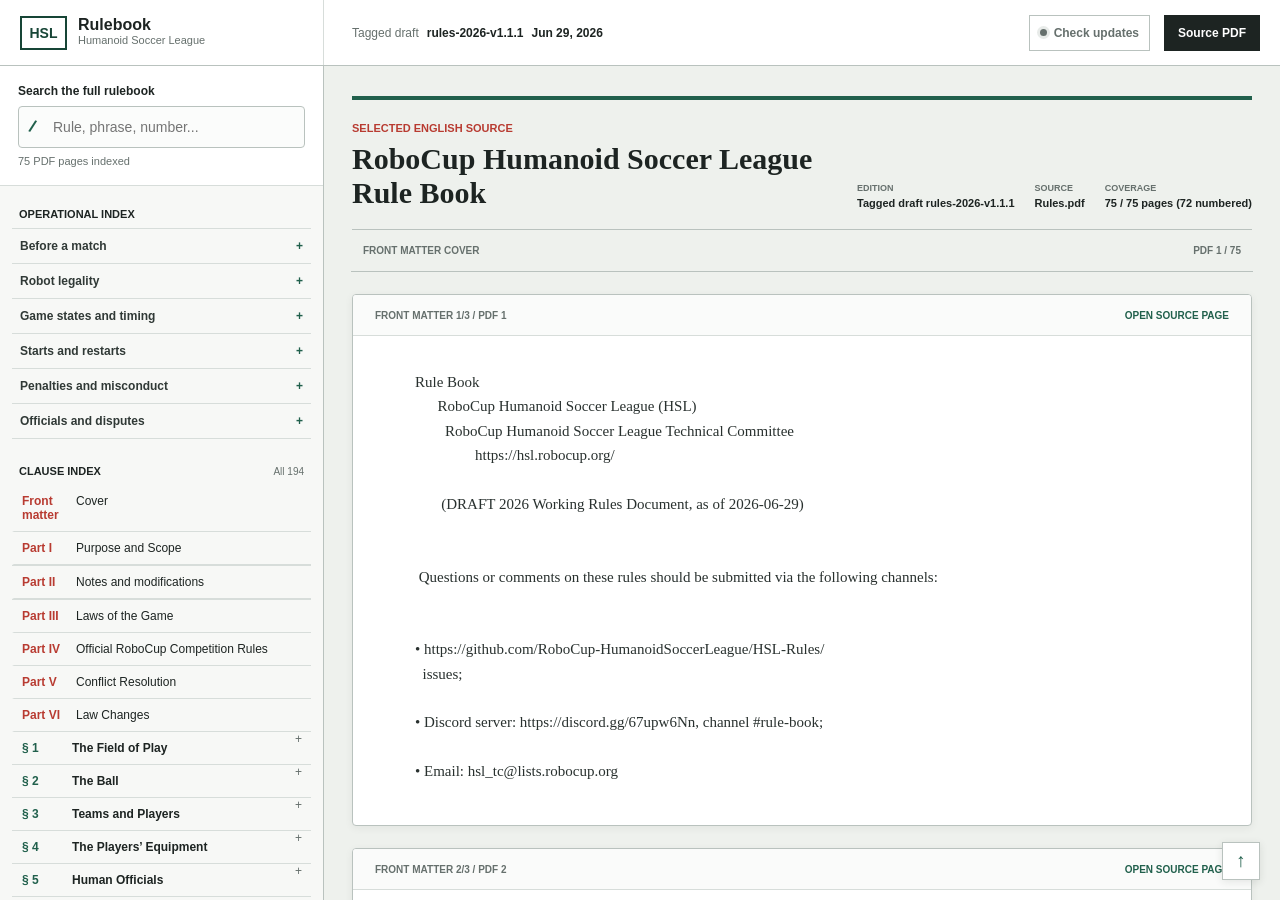
==== rules-site/index.html @ ea8a66bc "Publish HSL Rules Hub feedback preview" ====
<!doctype html>
<html lang="en">
  <head>
    <meta charset="utf-8">
    <meta name="viewport" content="width=device-width, initial-scale=1">
    <meta name="description" content="Searchable, clause-linked edition of the 2026 RoboCup Humanoid Soccer League Rule Book.">
    <title>HSL Rulebook 2026</title>
    <link rel="icon" href="data:,">
    <link rel="stylesheet" href="styles.css">
  </head>
  <body>
    <a class="skip-link" href="#document">Skip to rulebook</a>

    <div class="app-shell">
      <header class="topbar">
        <button class="icon-button menu-button" id="menu-button" type="button" aria-label="Open navigation" title="Open navigation">&#9776;</button>
        <a class="brand" href="#front-cover" aria-label="HSL Rulebook home">
          <span class="brand-mark">HSL</span>
          <span class="brand-copy">
            <strong>Rulebook</strong>
            <small>Humanoid Soccer League</small>
          </span>
        </a>
        <!-- Values below are inert placeholders; app.js renders them from
             data.meta so they cannot go stale after an import. -->
        <div class="version-block" aria-label="Document version">
          <span id="version-channel">Version</span>
          <strong id="version-ref">&mdash;</strong>
          <strong id="version-date">&mdash;</strong>
        </div>
        <div class="topbar-actions">
          <button class="upstream-button" id="upstream-check" type="button" aria-expanded="false" aria-controls="upstream-panel">
            <span class="upstream-dot" id="upstream-dot"></span>
            <span id="upstream-button-text">Check updates</span>
          </button>
          <a class="pdf-button" href="../Rules.pdf" target="_blank" rel="noreferrer">Source PDF</a>
        </div>
      </header>

      <section class="upstream-panel" id="upstream-panel" aria-labelledby="upstream-title" hidden>
        <header>
          <div>
            <span class="upstream-kicker">HSL upstream</span>
            <h2 id="upstream-title">Not checked</h2>
          </div>
          <button class="upstream-close" id="upstream-close" type="button" aria-label="Close upstream status" title="Close">&times;</button>
        </header>
        <p id="upstream-summary">Not checked yet.</p>
        <dl>
          <div><dt>Hub version</dt><dd id="upstream-local-ref">&mdash;</dd></div>
          <div><dt>Hub PDF</dt><dd id="upstream-local-sha">&mdash;</dd></div>
          <div><dt>Upstream main</dt><dd id="upstream-remote-sha">Not checked</dd></div>
          <div><dt>Checked</dt><dd id="upstream-checked-at">Not checked</dd></div>
        </dl>
        <div class="upstream-links">
          <a href="https://github.com/RoboCup-HumanoidSoccerLeague/HSL-Rules" target="_blank" rel="noreferrer">Repository</a>
          <a href="https://github.com/RoboCup-HumanoidSoccerLeague/HSL-Rules/commits/main/Rules.pdf" target="_blank" rel="noreferrer">Rules.pdf history</a>
        </div>
      </section>

      <aside class="sidebar" id="sidebar" aria-label="Rulebook navigation">
        <div class="sidebar-search">
          <label for="rule-search">Search the full rulebook</label>
          <div class="search-control">
            <span class="search-symbol" aria-hidden="true">/</span>
            <input id="rule-search" type="search" autocomplete="off" spellcheck="false" placeholder="Rule, phrase, number...">
            <button id="clear-search" class="clear-search" type="button" aria-label="Clear search" title="Clear search">&times;</button>
          </div>
          <div class="search-meta" id="search-meta" aria-live="polite">&mdash;</div>
        </div>

        <div class="sidebar-scroll">
          <section class="search-panel" id="search-panel" hidden>
            <div class="panel-heading">
              <h2>Search results</h2>
              <span id="result-count"></span>
            </div>
            <div class="search-results" id="search-results"></div>
          </section>

          <div id="browse-panel">
            <section class="operational-index" aria-labelledby="operational-title">
              <div class="panel-heading">
                <h2 id="operational-title">Operational index</h2>
              </div>
              <div id="operational-links"></div>
            </section>

            <nav class="clause-index" aria-labelledby="clause-title">
              <div class="panel-heading">
                <h2 id="clause-title">Clause index</h2>
                <span id="clause-coverage">&mdash;</span>
              </div>
              <div id="clause-links"></div>
            </nav>
          </div>
        </div>
      </aside>

      <button class="sidebar-scrim" id="sidebar-scrim" type="button" aria-label="Close navigation"></button>

      <main class="reader" id="document" tabindex="-1">
        <div class="reader-inner">
          <section class="document-status" aria-label="Source status">
            <div>
              <span class="eyebrow">Selected English source</span>
              <h1>RoboCup Humanoid Soccer League Rule Book</h1>
            </div>
            <dl>
              <div><dt>Edition</dt><dd id="edition-value">&mdash;</dd></div>
              <div><dt>Source</dt><dd id="source-value">&mdash;</dd></div>
              <div><dt>Coverage</dt><dd id="coverage-value">&mdash;</dd></div>
            </dl>
          </section>

          <div class="reading-position" id="reading-position">
            <span id="current-section">Front matter</span>
            <span id="current-page">PDF 1 / 75</span>
          </div>

          <div class="pages" id="pages"></div>
        </div>
      </main>

      <a class="back-to-top" href="#front-cover" aria-label="Back to top" title="Back to top">&#8593;</a>
    </div>

    <noscript>This rulebook requires JavaScript for search and navigation. The official PDF remains available above.</noscript>
    <script src="data/rules-data.js"></script>
    <script src="app.js"></script>
  </body>
</html>
---- rules-site/styles.css ----
:root {
  --canvas: #eef1ed;
  --paper: #ffffff;
  --ink: #1d2422;
  --muted: #66706d;
  --line: #d7ddda;
  --line-strong: #b9c2be;
  --field: #21604c;
  --field-dark: #174536;
  --red: #b83b31;
  --red-soft: #f7e8e5;
  --gold: #a9781f;
  --sidebar: #f7f8f6;
  --header-height: 66px;
  --sidebar-width: 324px;
  --content-width: 900px;
  font-family: Inter, ui-sans-serif, -apple-system, BlinkMacSystemFont, "Segoe UI", sans-serif;
  color: var(--ink);
  background: var(--canvas);
  font-synthesis: none;
}

* {
  box-sizing: border-box;
}

html {
  scroll-behavior: smooth;
}

body {
  margin: 0;
  min-width: 320px;
  background: var(--canvas);
  color: var(--ink);
}

button,
input {
  font: inherit;
}

a {
  color: inherit;
}

.skip-link {
  position: fixed;
  z-index: 100;
  top: 8px;
  left: 8px;
  padding: 9px 12px;
  background: var(--ink);
  color: #fff;
  transform: translateY(-150%);
}

.skip-link:focus {
  transform: translateY(0);
}

.app-shell {
  min-height: 100vh;
}

.topbar {
  position: fixed;
  z-index: 40;
  inset: 0 0 auto;
  height: var(--header-height);
  display: grid;
  grid-template-columns: var(--sidebar-width) 1fr auto;
  align-items: center;
  border-bottom: 1px solid var(--line-strong);
  background: #ffffff;
}

.brand {
  height: 100%;
  display: flex;
  align-items: center;
  gap: 11px;
  padding: 0 20px;
  border-right: 1px solid var(--line);
  text-decoration: none;
}

.brand-mark {
  width: 47px;
  height: 34px;
  display: grid;
  place-items: center;
  border: 2px solid var(--field-dark);
  color: var(--field-dark);
  font-size: 14px;
  font-weight: 850;
  letter-spacing: 0;
}

.brand-copy {
  min-width: 0;
  display: grid;
  gap: 1px;
}

.brand-copy strong {
  font-size: 16px;
  line-height: 1;
}

.brand-copy small {
  color: var(--muted);
  font-size: 11px;
  line-height: 1.2;
  white-space: nowrap;
}

.version-block {
  display: flex;
  gap: 8px;
  align-items: baseline;
  min-width: 0;
  padding: 0 28px;
  color: var(--muted);
  font-size: 12px;
}

.version-block strong {
  color: var(--ink);
  font-weight: 650;
}

.topbar-actions {
  display: flex;
  align-items: center;
  gap: 14px;
  padding-right: 20px;
}

.upstream-button {
  min-height: 36px;
  display: inline-flex;
  align-items: center;
  gap: 7px;
  padding: 0 10px;
  border: 1px solid var(--line-strong);
  background: #fff;
  color: var(--muted);
  font-size: 12px;
  font-weight: 700;
  white-space: nowrap;
  cursor: pointer;
}

.upstream-button:hover {
  border-color: var(--field);
  color: var(--ink);
}

.upstream-button:disabled {
  cursor: progress;
  opacity: 0.72;
}

.upstream-dot {
  width: 7px;
  height: 7px;
  border-radius: 50%;
  background: var(--muted);
  box-shadow: 0 0 0 3px #e8ebe9;
}

.upstream-dot[data-state="checking"] {
  background: var(--gold);
  box-shadow: 0 0 0 3px #f5ead2;
}

.upstream-dot[data-state="current"] {
  background: var(--field);
  box-shadow: 0 0 0 3px #dcebe4;
}

.upstream-dot[data-state="update"] {
  background: var(--red);
  box-shadow: 0 0 0 3px var(--red-soft);
}

/* "Unknown" must not look like "upstream moved": a failed check is a hollow
   ring, a real detected update is a solid red dot. Shape, not colour alone. */
.upstream-dot[data-state="error"] {
  background: #ffffff;
  border: 2px solid var(--muted);
  box-shadow: 0 0 0 3px #e8ebe9;
}

.pdf-button {
  display: inline-flex;
  min-height: 36px;
  align-items: center;
  padding: 0 13px;
  border: 1px solid var(--ink);
  background: var(--ink);
  color: #fff;
  text-decoration: none;
  font-size: 12px;
  font-weight: 700;
  white-space: nowrap;
}

.pdf-button:hover {
  background: var(--field-dark);
  border-color: var(--field-dark);
}

.upstream-panel {
  position: fixed;
  z-index: 55;
  top: calc(var(--header-height) + 10px);
  right: 20px;
  width: min(380px, calc(100vw - 24px));
  padding: 17px;
  border: 1px solid var(--line-strong);
  border-radius: 4px;
  background: #fff;
  box-shadow: 0 10px 32px rgba(29, 36, 34, 0.18);
}

.upstream-panel[hidden] {
  display: none;
}

.upstream-panel header {
  display: flex;
  align-items: start;
  justify-content: space-between;
  gap: 16px;
}

.upstream-kicker {
  color: var(--field);
  font-size: 9px;
  font-weight: 850;
  text-transform: uppercase;
}

.upstream-panel h2 {
  margin: 3px 0 0;
  font-size: 17px;
  letter-spacing: 0;
}

.upstream-close {
  width: 30px;
  height: 30px;
  display: grid;
  place-items: center;
  border: 0;
  background: transparent;
  color: var(--muted);
  font-size: 20px;
  cursor: pointer;
}

.upstream-panel > p {
  margin: 13px 0 15px;
  color: var(--muted);
  font-size: 12px;
  line-height: 1.45;
}

.upstream-panel dl {
  display: grid;
  grid-template-columns: 1fr 1fr;
  margin: 0;
  border-top: 1px solid var(--line);
  border-left: 1px solid var(--line);
}

.upstream-panel dl div {
  min-width: 0;
  display: grid;
  gap: 3px;
  padding: 9px;
  border-right: 1px solid var(--line);
  border-bottom: 1px solid var(--line);
}

.upstream-panel dt {
  color: var(--muted);
  font-size: 9px;
  font-weight: 800;
  text-transform: uppercase;
}

.upstream-panel dd {
  overflow: hidden;
  margin: 0;
  font-size: 11px;
  font-weight: 700;
  text-overflow: ellipsis;
  white-space: nowrap;
}

.upstream-links {
  display: flex;
  gap: 16px;
  margin-top: 14px;
}

.upstream-links a {
  color: var(--field);
  font-size: 11px;
  font-weight: 750;
  text-decoration: none;
}

.upstream-links a:hover {
  text-decoration: underline;
}

.icon-button,
.menu-button {
  border: 0;
  background: transparent;
}

.menu-button {
  display: none;
  width: 42px;
  height: 42px;
  align-items: center;
  justify-content: center;
  font-size: 20px;
  cursor: pointer;
}

.sidebar {
  position: fixed;
  z-index: 30;
  top: var(--header-height);
  bottom: 0;
  left: 0;
  width: var(--sidebar-width);
  display: grid;
  grid-template-rows: auto minmax(0, 1fr);
  border-right: 1px solid var(--line-strong);
  background: var(--sidebar);
}

.sidebar-search {
  padding: 18px 18px 14px;
  border-bottom: 1px solid var(--line);
  background: #fff;
}

.sidebar-search label {
  display: block;
  margin-bottom: 8px;
  color: var(--ink);
  font-size: 12px;
  font-weight: 750;
}

.search-control {
  position: relative;
  height: 42px;
}

.search-control input {
  width: 100%;
  height: 100%;
  padding: 0 38px 0 34px;
  border: 1px solid var(--line-strong);
  border-radius: 4px;
  outline: 0;
  background: #fbfcfb;
  color: var(--ink);
  font-size: 14px;
}

.search-control input:focus {
  border-color: var(--field);
  box-shadow: 0 0 0 3px #dcebe4;
  background: #fff;
}

.search-symbol {
  position: absolute;
  z-index: 1;
  left: 12px;
  top: 50%;
  color: var(--field);
  font-size: 17px;
  font-weight: 800;
  transform: translateY(-50%) rotate(22deg);
  pointer-events: none;
}

.clear-search {
  position: absolute;
  top: 5px;
  right: 5px;
  width: 32px;
  height: 32px;
  display: none;
  border: 0;
  background: transparent;
  color: var(--muted);
  font-size: 21px;
  cursor: pointer;
}

.clear-search.visible {
  display: grid;
  place-items: center;
}

.search-meta {
  min-height: 16px;
  margin-top: 7px;
  color: var(--muted);
  font-size: 11px;
}

.sidebar-scroll {
  overflow-y: auto;
  overscroll-behavior: contain;
  padding: 14px 12px 28px;
}

.panel-heading {
  min-height: 28px;
  display: flex;
  align-items: center;
  justify-content: space-between;
  padding: 0 7px;
}

.panel-heading h2 {
  margin: 0;
  font-size: 11px;
  font-weight: 800;
  text-transform: uppercase;
  letter-spacing: 0;
}

.panel-heading span {
  color: var(--muted);
  font-size: 10px;
}

.operational-index {
  margin-bottom: 18px;
}

.operational-group {
  border-bottom: 1px solid var(--line);
}

.operational-group:first-child {
  border-top: 1px solid var(--line);
}

.operational-group summary {
  position: relative;
  padding: 10px 26px 10px 8px;
  list-style: none;
  cursor: pointer;
  color: #303936;
  font-size: 12px;
  font-weight: 700;
}

.operational-group summary::-webkit-details-marker {
  display: none;
}

.operational-group summary::after {
  content: "+";
  position: absolute;
  right: 8px;
  color: var(--field);
}

.operational-group[open] summary::after {
  content: "-";
}

.operational-group-links {
  display: grid;
  gap: 1px;
  padding: 0 5px 10px;
}

.operational-group-links a,
.part-link,
.law-link,
.subclause-link {
  border-left: 2px solid transparent;
  text-decoration: none;
}

.operational-group-links a {
  padding: 6px 8px;
  color: var(--muted);
  font-size: 12px;
}

.operational-group-links a:hover,
.part-link:hover,
.law-link:hover,
.subclause-link:hover {
  border-left-color: var(--red);
  background: #fff;
  color: var(--ink);
}

.part-link {
  display: grid;
  grid-template-columns: 48px 1fr;
  gap: 6px;
  padding: 9px 8px;
  border-bottom: 1px solid var(--line);
  font-size: 12px;
}

.part-link span:first-child {
  color: var(--red);
  font-weight: 800;
}

.law-group {
  border-bottom: 1px solid var(--line);
}

.law-group summary {
  list-style: none;
}

.law-group summary::-webkit-details-marker {
  display: none;
}

.law-link {
  position: relative;
  display: grid;
  grid-template-columns: 44px 1fr;
  gap: 6px;
  padding: 9px 28px 9px 8px;
  font-size: 12px;
  font-weight: 700;
}

.law-link::after {
  content: "+";
  position: absolute;
  right: 9px;
  color: var(--muted);
  font-weight: 400;
}

.law-group[open] .law-link::after {
  content: "-";
}

.law-link span:first-child,
.subclause-link span:first-child {
  color: var(--field);
  font-variant-numeric: tabular-nums;
}

.subclause-list {
  display: grid;
  gap: 1px;
  padding: 0 4px 9px 16px;
}

.subclause-link {
  display: grid;
  grid-template-columns: 51px 1fr;
  gap: 5px;
  padding: 5px 7px;
  color: var(--muted);
  font-size: 11px;
  line-height: 1.3;
}

.search-results {
  display: grid;
  gap: 7px;
  padding-top: 5px;
}

.search-result {
  display: block;
  padding: 10px;
  border: 1px solid var(--line);
  border-radius: 4px;
  background: #fff;
  text-decoration: none;
}

.search-result:hover {
  border-color: var(--field);
}

.result-topline {
  display: flex;
  justify-content: space-between;
  gap: 8px;
  margin-bottom: 5px;
  color: var(--field);
  font-size: 10px;
  font-weight: 750;
}

.result-title {
  display: block;
  margin-bottom: 5px;
  font-size: 12px;
  line-height: 1.35;
}

.result-snippet {
  margin: 0;
  color: var(--muted);
  font-family: Georgia, "Times New Roman", serif;
  font-size: 11px;
  line-height: 1.45;
}

mark {
  padding: 0 1px;
  background: #f7df9d;
  color: inherit;
}

.empty-results {
  padding: 28px 9px;
  border-top: 1px solid var(--line);
  color: var(--muted);
  font-size: 12px;
  line-height: 1.5;
}

.sidebar-scrim {
  display: none;
}

.reader {
  height: 100vh;
  overflow-y: auto;
  overscroll-behavior: contain;
  margin-left: var(--sidebar-width);
  padding-top: var(--header-height);
  scroll-padding-top: calc(var(--header-height) + 48px);
}

.reader-inner {
  width: min(var(--content-width), calc(100% - 48px));
  margin: 0 auto;
  padding: 30px 0 90px;
}

.document-status {
  display: grid;
  grid-template-columns: minmax(0, 1fr) auto;
  gap: 30px;
  align-items: end;
  padding: 22px 0 20px;
  border-top: 4px solid var(--field);
  border-bottom: 1px solid var(--line-strong);
}

.eyebrow {
  display: block;
  margin-bottom: 8px;
  color: var(--red);
  font-size: 11px;
  font-weight: 850;
  text-transform: uppercase;
  letter-spacing: 0;
}

.document-status h1 {
  max-width: 620px;
  margin: 0;
  font-family: Georgia, "Times New Roman", serif;
  font-size: 30px;
  line-height: 1.12;
  font-weight: 700;
  letter-spacing: 0;
}

.document-status dl {
  display: grid;
  grid-template-columns: repeat(3, auto);
  gap: 20px;
  margin: 0;
}

.document-status dl div {
  display: grid;
  gap: 4px;
}

.document-status dt {
  color: var(--muted);
  font-size: 9px;
  font-weight: 800;
  text-transform: uppercase;
}

.document-status dd {
  margin: 0;
  font-size: 11px;
  font-weight: 700;
  white-space: nowrap;
}

.reading-position {
  position: sticky;
  z-index: 10;
  top: 0;
  display: flex;
  justify-content: space-between;
  gap: 16px;
  min-height: 42px;
  align-items: center;
  margin: 0 -1px;
  padding: 0 12px;
  border-bottom: 1px solid var(--line-strong);
  background: #eef1ed;
  color: var(--muted);
  font-size: 10px;
  font-weight: 750;
  text-transform: uppercase;
}

.pages {
  display: grid;
  gap: 22px;
  padding-top: 22px;
}

.page-sheet {
  position: relative;
  overflow: hidden;
  border: 1px solid var(--line-strong);
  border-radius: 4px;
  background: var(--paper);
  box-shadow: 0 2px 8px rgba(29, 36, 34, 0.06);
  scroll-margin-top: 50px;
}

.page-bar {
  min-height: 41px;
  display: flex;
  align-items: center;
  justify-content: space-between;
  gap: 16px;
  padding: 0 22px;
  border-bottom: 1px solid var(--line);
  background: #fafbfa;
  color: var(--muted);
  font-size: 10px;
  font-weight: 750;
  text-transform: uppercase;
}

.page-bar a {
  color: var(--field);
  text-decoration: none;
}

.page-bar a:hover {
  text-decoration: underline;
}

.page-content {
  padding: 34px clamp(24px, 6vw, 62px) 42px;
}

.source-segment {
  position: relative;
  scroll-margin-top: 50px;
}

.source-segment + .source-segment {
  margin-top: 28px;
  padding-top: 25px;
  border-top: 1px solid #e7ebe8;
}

.clause-heading {
  display: grid;
  grid-template-columns: auto minmax(0, 1fr);
  gap: 13px;
  align-items: baseline;
  margin: 0 0 15px;
  font-family: Georgia, "Times New Roman", serif;
  font-size: 20px;
  line-height: 1.25;
  letter-spacing: 0;
}

.clause-heading a {
  color: var(--red);
  font-family: Inter, ui-sans-serif, sans-serif;
  font-size: 11px;
  font-weight: 850;
  text-decoration: none;
  white-space: nowrap;
}

.clause-heading a:hover {
  text-decoration: underline;
}

.source-text {
  max-width: 100%;
  margin: 0;
  overflow-wrap: anywhere;
  white-space: pre-wrap;
  color: #29312f;
  font-family: Georgia, "Times New Roman", serif;
  font-size: 15px;
  line-height: 1.62;
  letter-spacing: 0;
  tab-size: 4;
}

.continuation-label {
  display: inline-block;
  margin-bottom: 10px;
  color: var(--muted);
  font-size: 9px;
  font-weight: 800;
  text-transform: uppercase;
}

.page-visual {
  margin: 30px 0 0;
  padding-top: 24px;
  border-top: 1px solid var(--line);
}

.page-visual.primary {
  margin: 0 0 28px;
  padding: 0;
  border: 0;
}

.page-visual img {
  display: block;
  width: 100%;
  height: auto;
  border: 1px solid var(--line-strong);
  background: #fff;
}

.page-visual figcaption {
  margin-top: 8px;
  color: var(--muted);
  font-size: 10px;
  line-height: 1.4;
}

.appendix-extraction {
  margin-top: 20px;
  border-top: 1px solid var(--line);
}

.appendix-extraction summary {
  padding: 12px 0;
  cursor: pointer;
  color: var(--field);
  font-size: 11px;
  font-weight: 750;
}

.appendix-extraction .source-text {
  padding-top: 5px;
  color: var(--muted);
  font-size: 12px;
}

.back-to-top {
  position: fixed;
  z-index: 20;
  right: 20px;
  bottom: 20px;
  width: 38px;
  height: 38px;
  display: grid;
  place-items: center;
  border: 1px solid var(--line-strong);
  background: #fff;
  color: var(--field);
  text-decoration: none;
  font-size: 19px;
  box-shadow: 0 2px 8px rgba(29, 36, 34, 0.1);
}

noscript {
  position: fixed;
  z-index: 100;
  inset: 80px 20px auto;
  padding: 18px;
  border: 1px solid var(--red);
  background: var(--red-soft);
}

@media (max-width: 1040px) {
  .document-status {
    grid-template-columns: 1fr;
    align-items: start;
  }

  .document-status dl {
    justify-content: start;
  }
}

@media (max-width: 820px) {
  :root {
    --header-height: 58px;
  }

  .topbar {
    grid-template-columns: 46px minmax(0, 1fr) auto;
  }

  .menu-button {
    display: flex;
  }

  .brand {
    min-width: 0;
    overflow: hidden;
    padding: 0 8px 0 0;
    border: 0;
  }

  .brand-mark {
    width: 40px;
    height: 30px;
    font-size: 12px;
  }

  .brand-copy small,
  .topbar-actions {
    gap: 8px;
    padding-right: 10px;
  }

  .version-block {
    display: none;
  }

  .topbar-actions {
    min-width: 0;
    justify-self: end;
  }

  .pdf-button {
    min-height: 34px;
    padding: 0 10px;
    font-size: 11px;
  }

  .upstream-button {
    min-height: 34px;
    padding: 0 8px;
    font-size: 10px;
  }

  .upstream-panel {
    right: 12px;
  }

  .sidebar {
    top: var(--header-height);
    width: min(360px, calc(100vw - 38px));
    transform: translateX(-104%);
    transition: transform 180ms ease;
    box-shadow: 8px 0 28px rgba(29, 36, 34, 0.18);
  }

  body.sidebar-open .sidebar {
    transform: translateX(0);
  }

  .sidebar-scrim {
    position: fixed;
    z-index: 25;
    inset: var(--header-height) 0 0;
    display: none;
    border: 0;
    background: rgba(20, 26, 24, 0.42);
  }

  body.sidebar-open .sidebar-scrim {
    display: block;
  }

  .reader {
    margin-left: 0;
  }

  .reader-inner {
    width: min(100% - 24px, var(--content-width));
    padding-top: 18px;
  }

  .document-status {
    padding-top: 18px;
  }

  .document-status h1 {
    font-size: 25px;
  }

  .page-content {
    padding: 28px 24px 35px;
  }
}

@media (max-width: 560px) {
  .brand-copy strong {
    font-size: 14px;
  }

  .brand-copy small {
    display: none;
  }

  .pdf-button {
    font-size: 10px;
  }

  .document-status dl {
    width: 100%;
    grid-template-columns: 1fr 1fr;
    gap: 12px;
  }

  .document-status dl div:last-child {
    grid-column: 1 / -1;
  }

  .reading-position {
    font-size: 9px;
  }

  .page-bar {
    padding: 0 14px;
  }

  .page-content {
    padding: 25px 17px 31px;
  }

  .clause-heading {
    grid-template-columns: 1fr;
    gap: 4px;
    font-size: 18px;
  }

  .source-text {
    font-size: 14px;
    line-height: 1.58;
  }

  .back-to-top {
    right: 12px;
    bottom: 12px;
  }
}

@media (max-width: 420px) {
  .brand-copy {
    display: none;
  }

  .topbar-actions {
    gap: 6px;
    padding-right: 6px;
  }

  .upstream-button {
    padding: 0 6px;
  }

  .pdf-button {
    padding: 0 8px;
  }
}

@media (prefers-reduced-motion: reduce) {
  html {
    scroll-behavior: auto;
  }

  .sidebar {
    transition: none;
  }
}
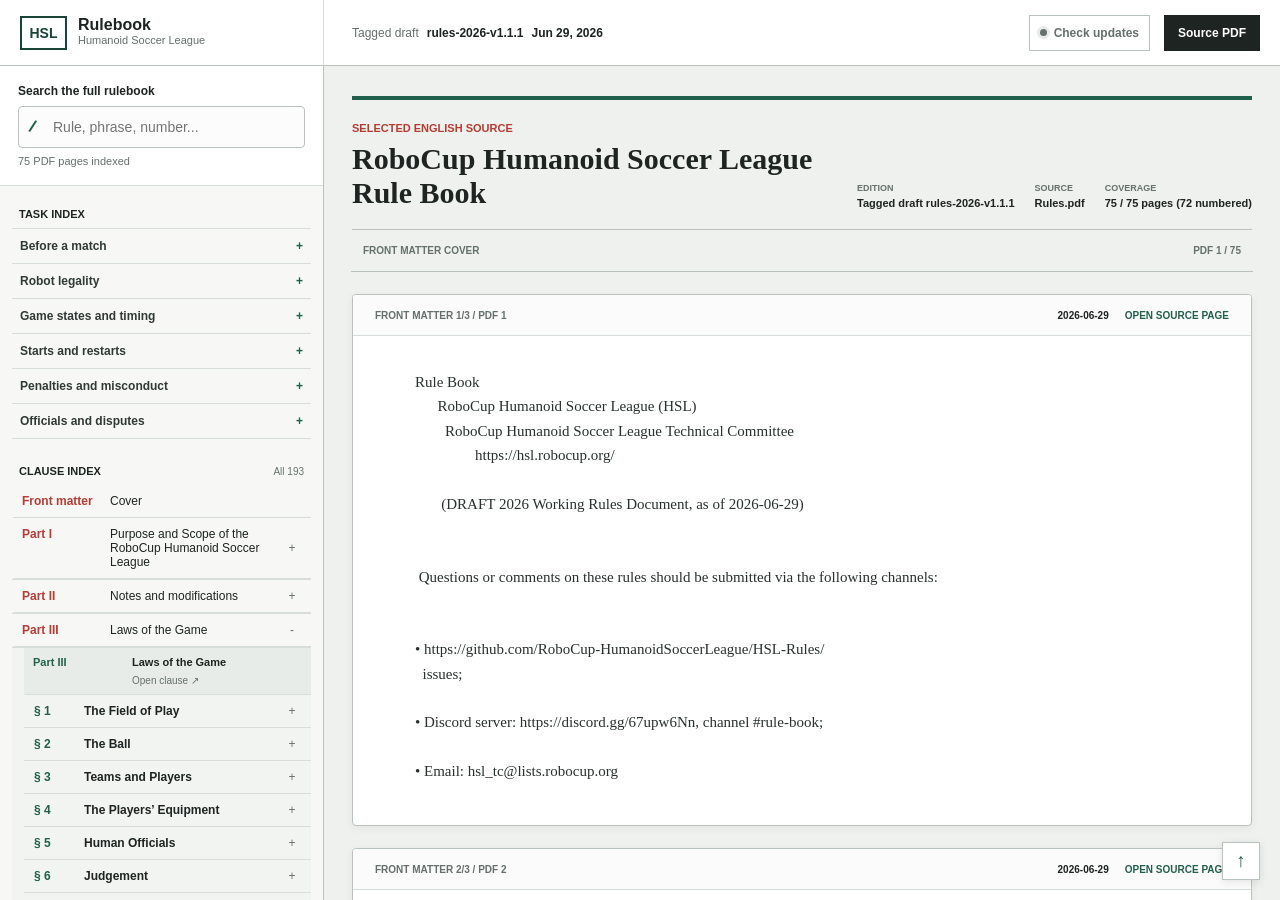
==== commit e0eb6022: "Unify sidebar disclosure behavior" ====
--- a/rules-site/index.html
+++ b/rules-site/index.html
@@ -81,7 +81,7 @@
           <div id="browse-panel">
             <section class="operational-index" aria-labelledby="operational-title">
               <div class="panel-heading">
-                <h2 id="operational-title">Operational index</h2>
+                <h2 id="operational-title">Task index</h2>
               </div>
               <div id="operational-links"></div>
             </section>
@@ -93,6 +93,7 @@
               </div>
               <div id="clause-links"></div>
             </nav>
+
           </div>
         </div>
       </aside>
--- a/rules-site/styles.css
+++ b/rules-site/styles.css
@@ -517,11 +517,12 @@
 
 .part-link {
   display: grid;
-  grid-template-columns: 48px 1fr;
+  grid-template-columns: 82px minmax(0, 1fr);
   gap: 6px;
   padding: 9px 8px;
   border-bottom: 1px solid var(--line);
   font-size: 12px;
+  text-decoration: none;
 }
 
 .part-link span:first-child {
@@ -529,38 +530,70 @@
   font-weight: 800;
 }
 
-.law-group {
+.law-group,
+.part-group {
   border-bottom: 1px solid var(--line);
 }
 
-.law-group summary {
+.law-group > summary,
+.part-group > summary {
+  position: relative;
+  padding-right: 36px;
   list-style: none;
-}
-
-.law-group summary::-webkit-details-marker {
+  cursor: pointer;
+}
+
+.law-group > summary::-webkit-details-marker,
+.part-group > summary::-webkit-details-marker {
   display: none;
 }
 
+.law-group > summary::after,
+.part-group > summary::after {
+  content: "+";
+  position: absolute;
+  top: 50%;
+  right: 9px;
+  width: 20px;
+  text-align: center;
+  color: var(--muted);
+  font-weight: 400;
+  transform: translateY(-50%);
+}
+
+.law-group[open] > summary::after,
+.part-group[open] > summary::after {
+  content: "-";
+}
+
+.law-group > summary:hover::after,
+.part-group > summary:hover::after {
+  color: var(--red);
+}
+
+.law-group > summary:focus-visible,
+.part-group > summary:focus-visible {
+  outline: 2px solid var(--field);
+  outline-offset: -2px;
+}
+
+.part-child-list {
+  padding-left: 12px;
+  border-top: 1px solid var(--line);
+  background: #f1f4f1;
+}
+
+.part-child-list > .subclause-link:last-child {
+  padding-bottom: 10px;
+}
+
 .law-link {
-  position: relative;
   display: grid;
   grid-template-columns: 44px 1fr;
   gap: 6px;
-  padding: 9px 28px 9px 8px;
+  padding: 9px 8px;
   font-size: 12px;
   font-weight: 700;
-}
-
-.law-link::after {
-  content: "+";
-  position: absolute;
-  right: 9px;
-  color: var(--muted);
-  font-weight: 400;
-}
-
-.law-group[open] .law-link::after {
-  content: "-";
 }
 
 .law-link span:first-child,
@@ -569,6 +602,48 @@
   font-variant-numeric: tabular-nums;
 }
 
+.parent-clause-link {
+  display: grid;
+  grid-template-columns: 94px minmax(0, 1fr);
+  gap: 5px;
+  padding: 7px;
+  border-left: 2px solid transparent;
+  border-bottom: 1px solid var(--line);
+  background: #e7ece8;
+  color: var(--ink);
+  font-size: 11px;
+  font-weight: 700;
+  line-height: 1.3;
+  text-decoration: none;
+}
+
+.parent-clause-link::after {
+  content: "Open clause \2197";
+  grid-column: 2;
+  color: var(--muted);
+  font-size: 10px;
+  font-weight: 500;
+}
+
+.parent-clause-link:hover,
+.parent-clause-link:focus-visible {
+  border-left-color: var(--red);
+  background: #fff;
+}
+
+.parent-clause-link span:first-child {
+  color: var(--field);
+}
+
+.part-link[aria-current="location"],
+.law-link[aria-current="location"],
+.parent-clause-link[aria-current="location"],
+.subclause-link[aria-current="location"] {
+  border-left-color: var(--red);
+  background: #fff;
+  color: var(--ink);
+}
+
 .subclause-list {
   display: grid;
   gap: 1px;
@@ -577,7 +652,7 @@
 
 .subclause-link {
   display: grid;
-  grid-template-columns: 51px 1fr;
+  grid-template-columns: 94px minmax(0, 1fr);
   gap: 5px;
   padding: 5px 7px;
   color: var(--muted);
@@ -773,12 +848,34 @@
   text-decoration: none;
 }
 
+.page-bar-meta {
+  min-width: 0;
+  display: flex;
+  align-items: center;
+  justify-content: flex-end;
+  gap: 16px;
+}
+
+.page-bar time {
+  color: var(--ink);
+  font-variant-numeric: tabular-nums;
+  white-space: nowrap;
+}
+
 .page-bar a:hover {
   text-decoration: underline;
 }
 
 .page-content {
+  position: relative;
   padding: 34px clamp(24px, 6vw, 62px) 42px;
+}
+
+.page-anchor {
+  display: block;
+  height: 0;
+  scroll-margin-top: 50px;
+  visibility: hidden;
 }
 
 .source-segment {
@@ -866,12 +963,12 @@
   line-height: 1.4;
 }
 
-.appendix-extraction {
+.source-extraction {
   margin-top: 20px;
   border-top: 1px solid var(--line);
 }
 
-.appendix-extraction summary {
+.source-extraction summary {
   padding: 12px 0;
   cursor: pointer;
   color: var(--field);
@@ -879,7 +976,7 @@
   font-weight: 750;
 }
 
-.appendix-extraction .source-text {
+.source-extraction .source-text {
   padding-top: 5px;
   color: var(--muted);
   font-size: 12px;
@@ -1057,6 +1154,10 @@
     padding: 0 14px;
   }
 
+  .page-bar-meta {
+    gap: 10px;
+  }
+
   .page-content {
     padding: 25px 17px 31px;
   }
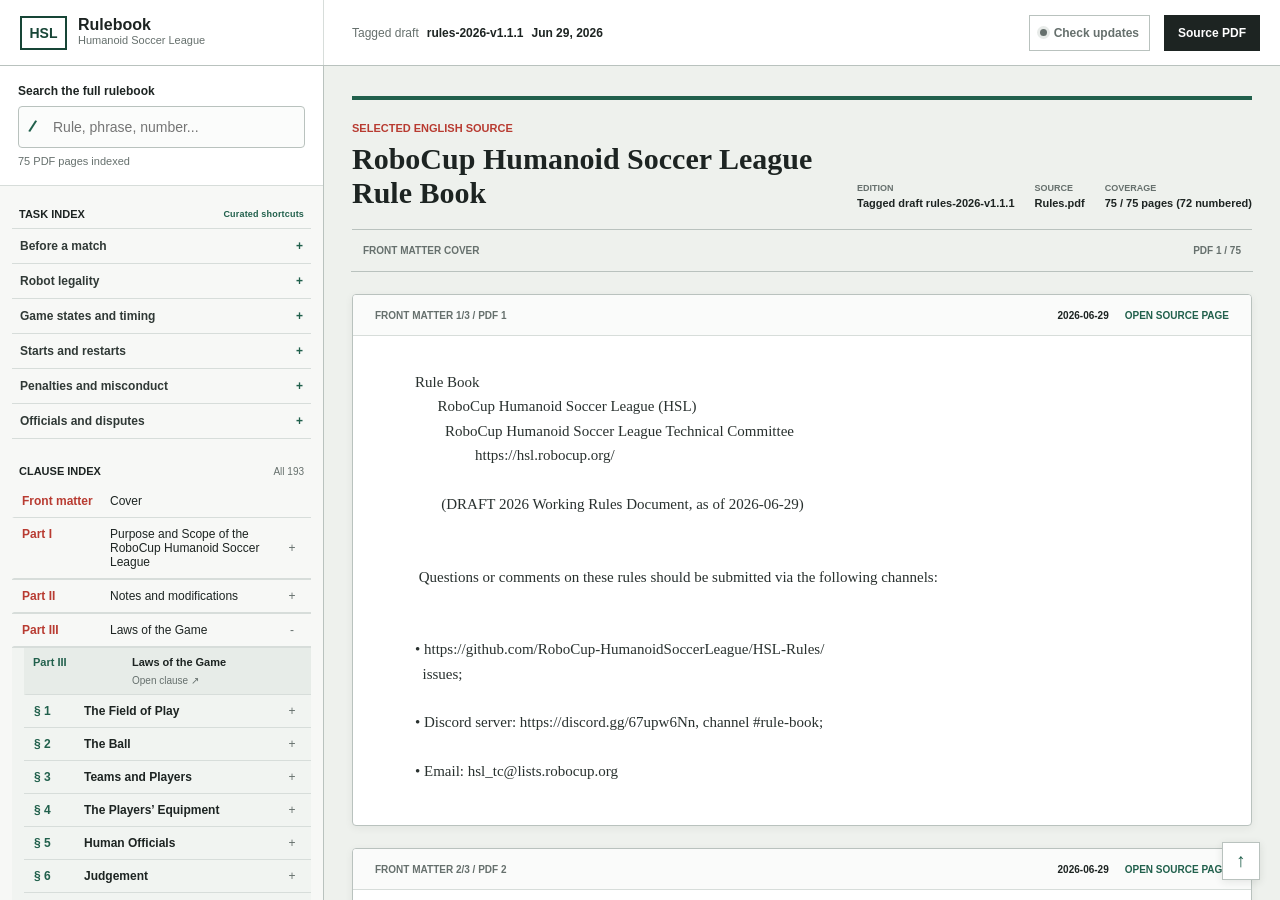
==== commit 1fe0bca1: "Label task index shortcuts" ====
--- a/rules-site/index.html
+++ b/rules-site/index.html
@@ -82,6 +82,7 @@
             <section class="operational-index" aria-labelledby="operational-title">
               <div class="panel-heading">
                 <h2 id="operational-title">Task index</h2>
+                <span class="index-kind">Curated shortcuts</span>
               </div>
               <div id="operational-links"></div>
             </section>
--- a/rules-site/styles.css
+++ b/rules-site/styles.css
@@ -449,6 +449,14 @@
   font-size: 10px;
 }
 
+.panel-heading .index-kind {
+  color: var(--field);
+  font-size: 9px;
+  font-weight: 700;
+  letter-spacing: 0.02em;
+  text-transform: none;
+}
+
 .operational-index {
   margin-bottom: 18px;
 }
